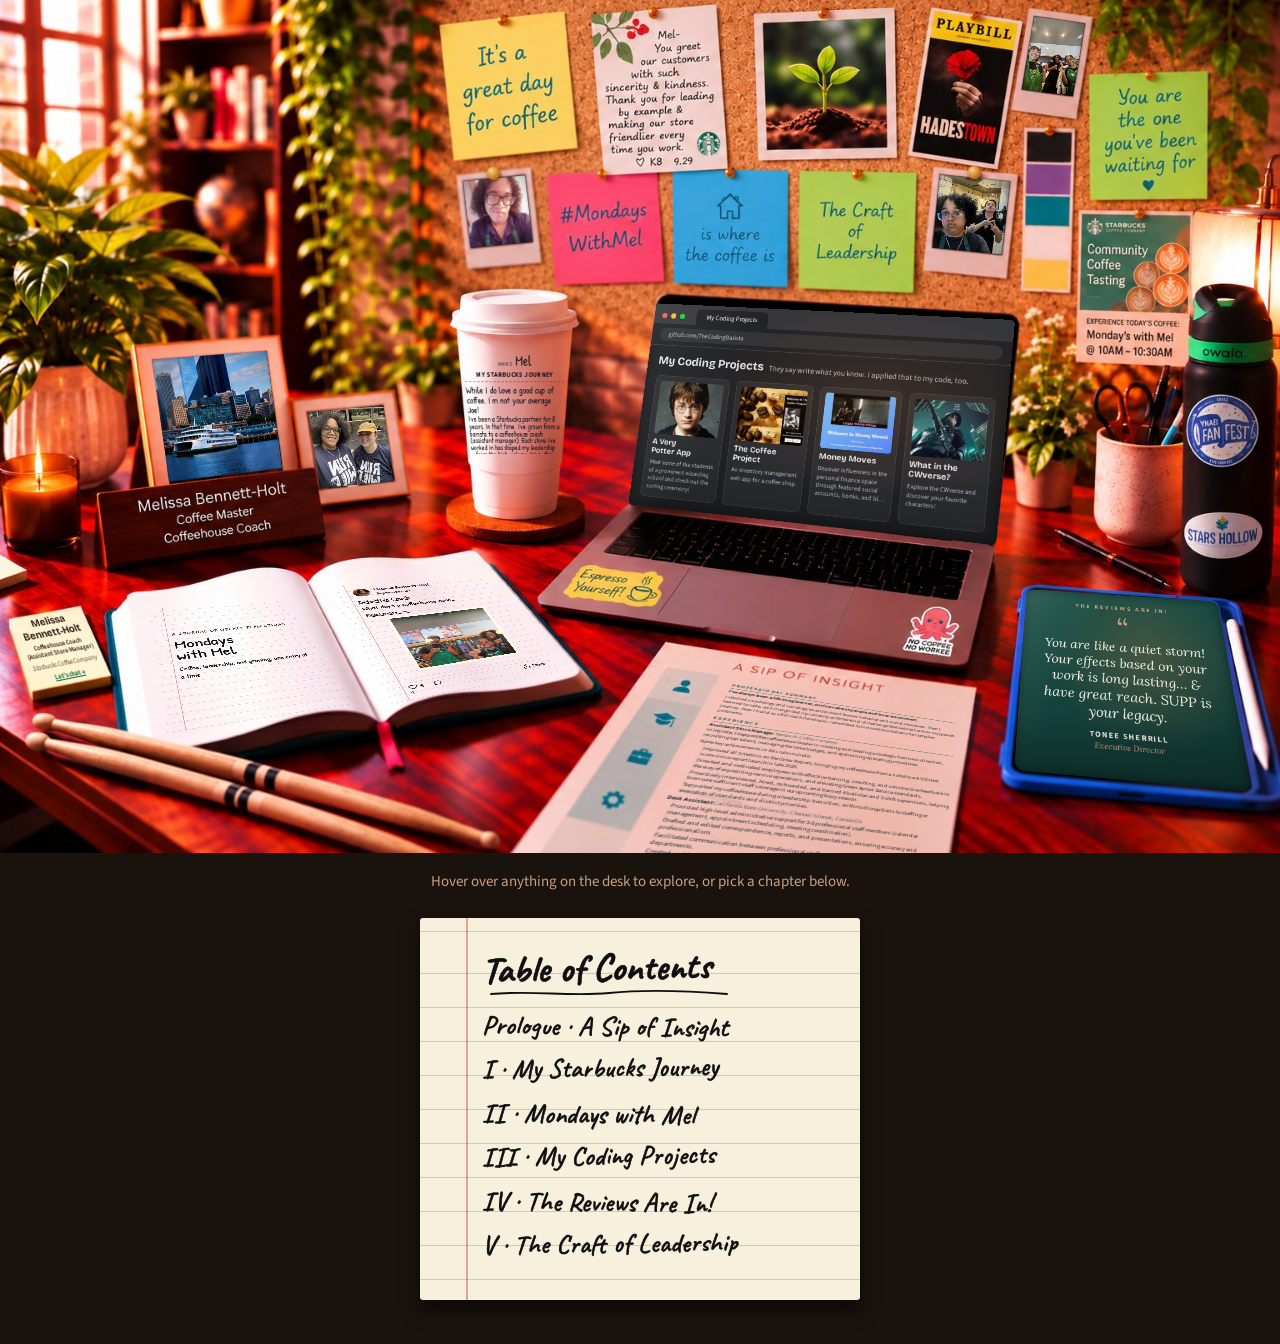
==== desk/index.html @ 9a7b0e93 "Add files via upload" ====
<!doctype html>
<html lang="en">
<head>
<meta charset="utf-8">
<meta name="viewport" content="width=device-width, initial-scale=1, viewport-fit=cover">
<title>Portfolio Desk | Not Your Average Mel</title>
<meta name="description" content="Melissa Bennett-Holt (Mel) is a Starbucks Coffee Master, coffeehouse coach, and full-stack developer. Explore her desk: resume, Mondays with Mel, coding projects and The Craft of Leadership.">
<meta name="theme-color" content="#1a1410">
<link rel="canonical" href="https://notyouravgmel.com/desk/">
<link rel="icon" href="../favicon.svg" type="image/svg+xml">
<meta property="og:type" content="website">
<meta property="og:site_name" content="Not Your Average Mel">
<meta property="og:title" content="Not Your Average Mel | Portfolio Desk">
<meta property="og:description" content="Melissa Bennett-Holt (Mel) is a Starbucks Coffee Master, coffeehouse coach, and full-stack developer. Explore her desk: resume, Mondays with Mel, coding projects and The Craft of Leadership.">
<meta property="og:url" content="https://notyouravgmel.com/desk/">
<meta property="og:image" content="https://notyouravgmel.com/assets/og-image.jpg">
<meta name="twitter:card" content="summary_large_image">
<link rel="stylesheet" href="https://fonts.googleapis.com/css2?family=Bricolage+Grotesque:wght@600;700&family=Source+Sans+3:wght@400;600;700&family=Patrick+Hand&family=Caveat:wght@500;700&family=Lora:ital,wght@0,400;0,700;1,400&display=swap">
<link rel="stylesheet" href="../css/desk.css">
</head>
<body>
<main>
<h1 class="sr-only">Melissa Bennett-Holt: Not Your Average Mel</h1>
<p class="sr-only">An illustrated desk. Select the cork board notes, laptop, journal, cup, resume page, tablet, photo frames or nameplate to open each part of the site, or use the Table of Contents below the desk.</p>
<div class="scene">
<div class="stage" aria-hidden="true">
<div class="cup-tx" style="transform:matrix3d(1.02459,0.00000,0,0.0000000,1.01039,1.86329,0,0.0016284,0,0,1,0,555.00,424.00,0,1)"><div class="ct-top"><span>Name</span><b>Mel</b></div><div class="ct-drink">My Starbucks Journey</div><p class="ct-l">While I do love a good cup of coffee, I'm not your average Joe!</p><p class="ct-b">I've been a Starbucks partner for 8 years. In that time, I've grown from a barista to a coffeehouse coach (assistant manager). Each store I've worked in has shaped my leadership - from the high-volume drive-thru where I learned operational discipline, to the community cafe where I developed a people-first approach centered on culture and connection.</p></div>
<div class="paper-tx" style="transform:matrix3d(1.23784,0.33530,0,0.0002072,-1.34394,-0.30074,0,-0.0011199,0,0,1,0,880.00,820.00,0,1)"><div class="pt-h">Professional Summary</div><p class="pt-l">I've always been a life-long learner, curious about people and how we connect.</p><p>I studied psychology and sociology to understand human behavior and social structures. Then I learned to code, and it reignited my curiosity with the kind of challenge that set me back on my growth journey. Now I build as a full stack developer, committed to innovative solutions for complex problems.</p><div class="pt-h">Experience</div><div class="jb"><b>Assistant Store Manager</b> <i>Starbucks Coffee Company</i></div><p>In my role, I support the coffeehouse leader in creating and leading a strategic business direction, recruiting top talent, managing the store budget, and optimizing operating procedures.</p><p>Some key achievements in this role include:</p><ul><li>Improved all 5 metrics on the Grow Report, bringing my coffeehouse from a 3 shot to a 4.5/5 shot score since report launch in late 2025.</li><li>Directed and motivated employees with effective training, coaching, and constructive feedback in the way of expediting service operations, and elevating Green Apron Service standards.</li><li>Proactively interviewed, hired, onboarded, and trained 4 baristas and 3 shift supervisors, helping to ensure sufficient staff coverage in our upcoming busy season.</li><li>Supported my coffeehouse during a leadership transition, with no disruptions to staffing or execution of standards and district priorities.</li></ul><div class="jb"><b>Desk Assistant</b> <i>California State University, Channel Islands, Camarillo</i></div><ul><li>Provided high-level administrative support for 3-6 professional staff members (calendar management, appointment scheduling, meeting coordination).</li><li>Drafted and edited correspondence, reports, and presentations, ensuring accuracy and professionalism.</li><li>Facilitated communication between professional staff, students, vendors, and other departments.</li><li>Created and launched the Student Union Perks Program (SUPP) to increase engagement in the Student Union.</li><li>2018 Student Assistant of the Year recipient.</li></ul><div class="pt-h">Education</div><div class="jb"><b>Software Engineering</b> <i>Flatiron School</i></div><div class="jb"><b>Bachelor of Arts (B.A.), Psychology</b> <i>California State University Channel Islands</i></div><div class="pt-h">Skills</div><p>Rails · SQL · JavaScript · React</p></div>
<div class="card-tx" style="transform:matrix3d(0.95266,0.02291,0,0.0002590,0.36369,0.16677,0,-0.0011499,0,0,1,0,15.00,746.00,0,1)"><div class="cx-n">Melissa Bennett‑Holt</div><div class="cx-t">Coffeehouse Coach<br>(Assistant Store Manager)</div><div class="cx-c">Starbucks Coffee Company</div><div class="cx-o">Let's chat →</div></div>
<div class="ipad-tx" style="transform:matrix3d(0.57764,-0.01202,0,-0.0000796,-0.79216,0.12360,0,-0.0006118,0,0,1,0,1232.00,707.00,0,1)"><div class="ip-k">The Reviews Are In!</div><div class="ip-body"><div class="ip-mark">“</div><p class="ip-q">You are like a quiet storm! Your effects based on your work is long lasting… &amp; have great reach. SUPP is your legacy.</p><div class="ip-w">Tonee Sherrill</div><div class="ip-r">Executive Director</div></div></div>
<div class="lap-tx" style="transform:matrix3d(0.58820,-0.03680,0,-0.0001960,-0.18938,0.74231,0,-0.0001009,0,0,1,0,788.00,364.00,0,1)"><div class="lt-tabs"><i class="d r"></i><i class="d y"></i><i class="d g"></i><em>My Coding Projects</em></div><div class="lt-bar"><span>github.com/TheCodingBarista</span></div><div class="lt-h"><b>My Coding Projects</b> They say write what you know. I applied that to my code, too.</div><div class="lt-g"><div class="lc"><div class="lci pj0"></div><div class="lct">A Very<br>Potter App</div><div class="lcd">Meet some of the students of a prominent wizarding school and check out the sorting ceremony!</div></div><div class="lc"><div class="lci pj1"></div><div class="lct">The Coffee Project</div><div class="lcd">An inventory management web app for a coffee shop.</div></div><div class="lc"><div class="lci pj2"></div><div class="lct">Money Moves</div><div class="lcd">Discover influencers in the personal finance space through featured social accounts, books, and blog posts.</div></div><div class="lc"><div class="lci pj3"></div><div class="lct">What in the CWverse?</div><div class="lcd">Explore the CWverse and discover your favorite characters!</div></div></div></div>
<div class="cpho cp0" style="transform:matrix3d(0.30917,-0.03000,0,0.0000000,0.03485,0.30303,0,0.0000000,0,0,1,0,555.80,217.50,0,1)"></div>
<div class="cpho cp2" style="width:200px;height:290px;transform:matrix3d(0.36426,0.04525,0,0.0000447,-0.04103,0.30527,0,0.0000073,0,0,1,0,1240.80,19.20,0,1)"></div>
<div class="cpho cp3" style="transform:matrix3d(0.31399,0.02657,0,-0.0000311,0.04545,0.35214,0,0.0000697,0,0,1,0,1127.80,209.50,0,1)"></div>
<div class="cpho cp4" style="width:240px;height:248px;transform:matrix3d(0.37076,-0.04114,0,-0.0000092,0.07435,0.39425,0,0.0000466,0,0,1,0,370.00,495.00,0,1)"></div>
<div class="cpho cp5" style="width:240px;height:251px;transform:matrix3d(0.62430,0.02398,0,0.0001619,0.08521,0.59447,0,0.0000194,0,0,1,0,182.60,431.60,0,1)"></div>
<div class="jr-ov" style="transform:matrix3d(0.39501,0.11113,0,0.0001894,-0.06281,-0.19181,0,-0.0004825,0,0,1,0,178.00,728.00,0,1)"><div class="jr-pg jr-lpage"><div class="jr-pgin jr-ttl"><div class="jr-kick">A journal of weekly reflections</div><div class="jr-big">Mondays<br>with Mel</div><div class="jr-sub">Coffee, leadership, and growing, one entry at a time.</div></div></div></div>
<div class="jr-ov" style="transform:matrix3d(0.56430,0.18161,0,0.0003114,0.00886,0.01711,0,-0.0002353,0,0,1,0,392.00,704.00,0,1)"><div class="jr-pg"><div class="jr-pgin">
<div class="jr-hdr"><div class="jr-av jri0"></div><div><div class="jr-nm">Melissa Bennett-Holt</div><div class="jr-dt">September 21</div></div></div>
<p><strong>Detective Coach</strong><br>What does a coffeehouse coac… <a href="https://www.linkedin.com/in/melbennettholt/" class="jr-more">Read more →</a></p>
<div class="jr-ph jri1" role="img" aria-label="Two team members in green aprons holding coffee samples at a Starbucks counter"></div>
<div class="jr-ftr">
<span style="display:inline-flex;align-items:center;gap:6px"><svg width="20" height="20" viewBox="0 0 24 24" fill="none" stroke="currentColor" stroke-width="2" stroke-linecap="round" stroke-linejoin="round" aria-hidden="true"><path d="M20.84 4.61a5.5 5.5 0 0 0-7.78 0L12 5.67l-1.06-1.06a5.5 5.5 0 0 0-7.78 7.78l1.06 1.06L12 21.23l7.78-7.78 1.06-1.06a5.5 5.5 0 0 0 0-7.78z"></path></svg>5</span>
<span style="display:inline-flex;align-items:center;gap:6px"><svg width="20" height="20" viewBox="0 0 24 24" fill="none" stroke="currentColor" stroke-width="2" stroke-linecap="round" stroke-linejoin="round" aria-hidden="true"><path d="M21 11.5a8.38 8.38 0 0 1-.9 3.8 8.5 8.5 0 0 1-7.6 4.7 8.38 8.38 0 0 1-3.8-.9L3 21l1.9-5.7a8.38 8.38 0 0 1-.9-3.8 8.5 8.5 0 0 1 4.7-7.6 8.38 8.38 0 0 1 3.8-.9h.5a8.48 8.48 0 0 1 8 8v.5z"></path></svg></span>
<span style="margin-left:auto;display:inline-flex;align-items:center;gap:6px"><svg width="20" height="20" viewBox="0 0 24 24" fill="none" stroke="currentColor" stroke-width="2" stroke-linecap="round" stroke-linejoin="round" aria-hidden="true"><path d="M4 12v8a2 2 0 0 0 2 2h12a2 2 0 0 0 2-2v-8"></path><polyline points="16 6 12 2 8 6"></polyline><line x1="12" y1="2" x2="12" y2="15"></line></svg>Share</span></div>
<div class="jr-pgno">1</div>
</div></div></div>
<span class="cpin" style="left:583.5px;top:200.3px"></span>
<span class="cpin" style="left:1161.2px;top:198.7px"></span>
</div>

<a class="hs" href="#craft" aria-label="The Craft of Leadership" style="left:62.37%;top:20.12%;width:9.11%;height:14.06%"><span class="tg">The Craft of Leadership</span></a>
<a class="hs" href="#journal" aria-label="Mondays with Mel" style="left:42.77%;top:20.21%;width:9.05%;height:12.99%"><span class="tg">Mondays with Mel</span></a>
<a class="hs" href="#journal" aria-label="Mondays with Mel" style="left:84.24%;top:24.90%;width:8.85%;height:17.77%"><span class="tg">Mondays with Mel</span></a>
<a class="hs" href="#reviews" aria-label="The Reviews Are In!" style="left:46.22%;top:0.78%;width:10.61%;height:19.53%"><span class="tg">The Reviews Are In!</span></a>
<a class="hs" href="#cup" aria-label="My Starbucks Journey" style="left:35.16%;top:33.98%;width:10.03%;height:27.05%"><span class="tg">My Starbucks Journey</span></a>
<a class="hs" href="#projects" aria-label="My Coding Projects" style="left:49.15%;top:35.16%;width:30.27%;height:28.81%"><span class="tg">My Coding Projects</span></a>
<a class="hs" href="#journal" aria-label="Mondays with Mel" style="left:8.46%;top:64.65%;width:38.54%;height:26.37%"><span class="tg">Mondays with Mel</span></a>
<a class="hs" href="#resume" aria-label="A Sip of Insight" style="left:40.04%;top:75.20%;width:36.26%;height:24.80%"><span class="tg">A Sip of Insight</span></a>
<a class="hs" href="#reviews" aria-label="The Reviews Are In!" style="left:78.12%;top:68.85%;width:21.88%;height:26.37%"><span class="tg">The Reviews Are In!</span></a>
<a class="hs" href="#hello" aria-label="About Mel" style="left:7.49%;top:55.18%;width:17.90%;height:11.23%"><span class="tg">About Mel</span></a>
<a class="hs" href="#card" aria-label="Business card" style="left:0.52%;top:71.00%;width:8.20%;height:10.25%"><span class="tg">My business card</span></a>
<a class="hs" href="../" aria-label="Back to home" style="left:52.60%;top:20.02%;width:8.92%;height:13.67%"><span class="tg">Back to home</span></a>
</div>
<p class="hint">Hover over anything on the desk to explore, or pick a chapter below.</p>
<nav class="toc-nav" aria-label="Table of Contents"><div class="toc-paper">
<div class="toc-title">Table of Contents</div>
<svg width="250" height="10" viewBox="0 0 240 10" style="display:block;margin:0 0 8px 2px" aria-hidden="true"><path d="M2 6 C45 2 80 9 120 5 S200 3 238 6" fill="none" stroke="#0F0F12" stroke-width="1.9" stroke-linecap="round"/></svg>
<a href="#resume"><span class="t">Prologue · A Sip of Insight</span></a>
<a href="#cup"><span class="t">I · My Starbucks Journey</span></a>
<a href="#journal"><span class="t">II · Mondays with Mel</span></a>
<a href="#projects"><span class="t">III · My Coding Projects</span></a>
<a href="#reviews"><span class="t">IV · The Reviews Are In!</span></a>
<a href="#craft"><span class="t">V · The Craft of Leadership</span></a>
</div></nav>
</main>
<div class="modal" id="resume" role="dialog" aria-label="Resume"><a class="bg" href="#!" aria-label="Close"></a><a class="x" href="#!" aria-label="Close">×</a><div class="box">
<div class="sheet resume">
<h2 style="margin:0 0 8px;font-size:36px">A Sip of Insight</h2>
<div style="width:56px;height:3px;background:#8A5A2B;margin-bottom:8px"></div>
<p class="rs-h">Professional Summary</p>
<p style="margin:0 0 10px;font-weight:600;color:#8A5A2B">I've always been a life-long learner, curious about people and how we connect.</p>
<p style="margin:0;color:#D5E2DD">I studied psychology and sociology to understand human behavior and social structures. Then I learned to code, and it reignited my curiosity with the kind of challenge that set me back on my growth journey. Now I build as a full stack developer, committed to innovative solutions for complex problems.</p>
<p class="rs-h">Experience</p>
<div class="job"><div class="jt"><b>Coffeehouse Coach</b><span>Starbucks Coffee Company</span></div>
<p style="margin:6px 0 0;font-size:14px;line-height:1.5">In my role, I support the coffeehouse leader in creating and leading a strategic business direction, recruiting top talent, managing the store budget, and optimizing operating procedures.</p>
<p style="margin:8px 0 0;font-size:14px;font-weight:600">Some key achievements in this role include:</p>
<ul>
<li>Improved all 5 metrics on the Grow Report, bringing my coffeehouse from a 3 shot to a 4.0/5 shot score since report launch in late 2025.</li>
<li>Directed and motivated employees with effective training, coaching, and constructive feedback in the way of expediting service operations, and elevating Green Apron Service standards.</li>
<li>Proactively interviewed, hired, onboarded, and trained 7 baristas and 4 shift supervisors, helping to ensure sufficient staff coverage in our upcoming busy season.</li>
<li>Supported my coffeehouse during a leadership transition, with no disruptions to staffing or execution of standards and district priorities.</li>
</ul></div>
<div class="job"><div class="jt"><b>Desk Assistant</b><span>California State University, Channel Islands, Camarillo</span></div>
<ul>
<li>Provided high-level administrative support for 3-6 professional staff members (calendar management, appointment scheduling, meeting coordination).</li>
<li>Drafted and edited correspondence, reports, and presentations, ensuring accuracy and professionalism.</li>
<li>Facilitated communication between professional staff, students, vendors, and other departments.</li>
<li>Created and launched the Student Union Perks Program (SUPP) to increase engagement in the Student Union.</li>
<li>Student Assistant of the Year recipient.</li>
</ul></div>
<p class="rs-h">Education</p>
<div class="job"><div class="jt"><b>Software Engineering</b><span>Flatiron School</span></div></div>
<div class="job"><div class="jt"><b>Bachelor of Arts (B.A.), Psychology</b><span>California State University Channel Islands</span></div></div>
<p class="rs-h">Skills</p>
<div style="display:flex;gap:10px;flex-wrap:wrap">
<span style="padding:6px 14px;border:1px solid #5E8A80;border-radius:999px;font-size:16px">Rails</span>
<span style="padding:6px 14px;border:1px solid #5E8A80;border-radius:999px;font-size:16px">SQL</span>
<span style="padding:6px 14px;border:1px solid #5E8A80;border-radius:999px;font-size:16px">JavaScript</span>
<span style="padding:6px 14px;border:1px solid #5E8A80;border-radius:999px;font-size:16px">React</span>
</div>
</div>
</div></div>
<div class="modal" id="cup" role="dialog" aria-label="My Starbucks Journey"><a class="bg" href="#!" aria-label="Close"></a><a class="x" href="#!" aria-label="Close">×</a><div class="box">
<div class="cup-wrap">
<div class="cup">
<div class="lid"><span class="sip"></span></div>
<div class="cbody">
<div class="sleeve"></div>
<div class="lbl-s">
<div class="lbl-top"><span class="lbl-k">Name</span><span class="lbl-n">Mel</span><span class="lbl-cnt">1 of 1</span></div>
<div class="lbl-drink">My Starbucks Journey</div>
<div class="lbl-rule"></div>
<p class="lbl-lead">While I do love a good cup of coffee, I'm not your average Joe!</p>
<p>I've been a Starbucks partner for 8 years. In that time, I've grown from a barista to a coffeehouse coach (assistant manager). Each store I've worked in has shaped my leadership - from the high-volume drive-thru where I learned operational discipline, to the community cafe where I developed a people-first approach centered on culture and connection.</p>
<p>I became a certified Coffee Master in July of this year. In advance of this achievement, I connected with customers and partners alike over coffee. My weekly coffee tastings were affectionately dubbed &quot;Mondays With Mel.&quot; This name stuck with me and has become a part of my reflections on coffee, leadership, and personal growth. Follow along on Linkedin as I continue driving performance and culture at Starbucks!</p>
</div>
</div>
</div>
</div>
</div></div>
<div class="modal" id="card" role="dialog" aria-label="Business card"><a class="bg" href="#!" aria-label="Close"></a><a class="x" href="#!" aria-label="Close">×</a><div class="box" style="width:min(340px,100%)">
<div class="bcard"><img src="../assets/desk/card-header.jpg" alt="Melissa Bennett-Holt smiling in sunglasses, with the Starbucks logo"><div class="b"><h2>Melissa Bennett‑Holt</h2><p class="t">Coffeehouse Coach<br>(Assistant Store Manager)</p><p class="c">Starbucks Coffee Company</p><p class="tag">Let's write the next chapter together.</p><button class="chat-btn" type="button" id="chatBtn" aria-expanded="false" aria-controls="chatForm">Let's chat</button>
<form id="chatForm" hidden novalidate>
<label>Name<input name="name" type="text" autocomplete="name" required></label>
<label>Email<input name="email" type="email" autocomplete="email" required></label>
<label>Message<textarea name="message" rows="4" required></textarea></label>
<button type="submit" class="send">Send message</button>
<p id="chatMsg" role="status" aria-live="polite"></p>
</form></div></div>
</div></div>
<div class="modal" id="reviews" role="dialog" aria-label="The Reviews Are In!"><a class="bg" href="#!" aria-label="Close"></a><a class="x" href="#!" aria-label="Close">×</a><div class="box" style="width:min(1040px,100%)">
<div class="bc">
<div class="bc-in">
<div class="bc-cols">
<div class="bc-left">
<p class="bc-kick">The Reviews Are In!</p>
<figure class="bq-main"><span class="mark" aria-hidden="true">“</span><blockquote>You are like a quiet storm! Your effects based on your work is long lasting… &amp; have great reach. SUPP is your legacy.</blockquote><figcaption><span class="who">Tonee Sherrill</span><span class="role">Executive Director</span></figcaption></figure>
<div class="bc-rule"></div>
<div class="bc-grid">
<figure class="bq"><blockquote>“Thank you for all the work and innovation you have contributed to the SU and team during your time here. I appreciate your perseverance and dedication.”</blockquote><figcaption><span class="who">Diana Ballesteros</span><span class="role">Associate Director</span></figcaption></figure>
<figure class="bq"><blockquote>“You truly are a great example of what our mission and values represent. Your presence and consistency is not only appreciated by partners, but by customers as well!”</blockquote><figcaption><span class="who">Ashlie Madison</span><span class="role">District Manager</span></figcaption></figure>
<figure class="bq"><blockquote>“Your presence, so calm, cool &amp; collected, is so amazing. … I'm so lucky to have had you on my team.”</blockquote><figcaption><span class="who">Sam Fuller</span><span class="role">Assistant Store Manager</span></figcaption></figure>
<figure class="bq"><blockquote>“You starting a program and growing is something that is so amazing! … Thank you so much for all you have brought to the team!”</blockquote><figcaption><span class="who">Stephanie Munides</span><span class="role">Student Supervisor</span></figcaption></figure>
<figure class="bq"><blockquote>“Your ability to create the SUPP program from nothing really shows how gifted and hard working you are.”</blockquote><figcaption><span class="who">Shawna Brown</span><span class="role">Student Supervisor</span></figcaption></figure>
</div>
</div>
<aside class="bc-author">
<img src="../assets/desk/author.jpg" alt="Melissa Bennett-Holt in a California State University Channel Islands hoodie">
<p class="au-kick">About the author</p>
<p class="au-name">Melissa Bennett-Holt</p>
<p class="au-bio">Mel is a Starbucks Coffee Master, coffeehouse coach, and full stack developer. A storyteller at heart, she went from barista to coach over seven years with the company. She hosts Mondays with Mel, a weekly series of coffee tastings and reflections on leadership and growth.</p>
<a class="au-link" href="https://www.linkedin.com/in/melbennettholt/">Follow Mel on LinkedIn →</a>
</aside>
</div>
<div class="bc-foot"><div class="bc-tag">Mondays with Mel<br><span>A story, still brewing.</span></div><div class="barcode" aria-hidden="true"><div class="bars"></div><div class="num">9 780000 000000</div></div></div>
</div>
</div>
</div></div>
<div class="modal pj-modal" id="projects" role="dialog" aria-label="My Coding Projects"><a class="bg" href="#!" aria-label="Close"></a><a class="x" href="#!" aria-label="Close">×</a><div class="box">
<div class="pjlid"><div class="pjscreen"><div class="pjbar"><i class="d r"></i><i class="d y"></i><i class="d g"></i><span>github.com/TheCodingBarista</span></div><div class="pjh"><b>My Coding Projects</b>They say write what you know. I applied that to my code, too.</div><div class="pjgrid"><a class="pjc" href="https://github.com/TheCodingBarista/potter-project" target="_blank" rel="noopener" aria-label="View A Very Potter App on GitHub"><div class="pi pj0"></div><span class="t">A Very Potter App</span><span class="d">Meet some of the students of a prominent wizarding school and check out the sorting ceremony!</span><span class="l">View on GitHub →</span></a><a class="pjc" href="https://github.com/TheCodingBarista/the-coffee-project" target="_blank" rel="noopener" aria-label="View The Coffee Project on GitHub"><div class="pi pj1"></div><span class="t">The Coffee Project</span><span class="d">An inventory management web app for a coffee shop.</span><span class="l">View on GitHub →</span></a><a class="pjc" href="https://github.com/TheCodingBarista/money-moves" target="_blank" rel="noopener" aria-label="View Money Moves on GitHub"><div class="pi pj2"></div><span class="t">Money Moves</span><span class="d">Discover influencers in the personal finance space through featured social accounts, books, and blog posts.</span><span class="l">View on GitHub →</span></a><a class="pjc" href="https://github.com/TheCodingBarista/what-in-the-cwverse" target="_blank" rel="noopener" aria-label="View What in the CWverse on GitHub"><div class="pi pj3"></div><span class="t">What in the CWverse?</span><span class="d">Explore the CWverse and discover your favorite characters!</span><span class="l">View on GitHub →</span></a></div></div></div><div class="pjbase"></div>
</div></div>
<div class="modal" id="hello" role="dialog" aria-label="About Mel"><a class="bg" href="#!" aria-label="Close"></a><a class="x" href="#!" aria-label="Close">×</a><div class="box" style="width:min(560px,100%)">
<div class="sheet"><h2 style="margin:0 0 8px;font-size:40px">Hey, I'm Mel!</h2><div style="width:56px;height:3px;background:#8A5A2B;margin-bottom:12px"></div><p style="margin:0 0 16px;font-style:italic;font-size:19px">equal parts coffee, whimsy, and vibes.</p><p class="rs-h">About</p><p style="margin:0 0 12px;font-weight:600;font-size:17px">Coffee Master. Lifelong learner. Lover of stories in all forms - from latte art to novel plots.</p><p style="margin:0;font-size:17px">You can call me Mel! Mexican food, Disney movies &amp; my fur babies are just a few of my favorite things.</p></div>
</div></div>
<div class="modal jr-modal" id="journal" role="dialog" aria-label="Mondays with Mel journal"><a class="bg" href="#!" aria-label="Close"></a><a class="x" href="#!" aria-label="Close">×</a><div class="box">
<div class="jr-book">
<div class="jr-cover"></div>
<div class="jr-half" style="left:0"><div class="jr-pg jr-lpage"><div class="jr-pgin jr-ttl"><div class="jr-kick">A journal of weekly reflections</div><div class="jr-big">Mondays<br>with Mel</div><div class="jr-sub">Coffee, leadership, and growing, one entry at a time.</div></div></div></div>
<div class="jr-half" style="right:0"><div class="jr-pg"><div class="jr-pgin jr-ttl"><div class="jr-big">To be continued…</div><div class="jr-sub">New entries every Monday.</div><a href="https://www.linkedin.com/in/melbennettholt/" class="jr-more">Follow along on LinkedIn →</a></div></div></div>
<div class="jr-leaf" data-leaf style="transform:rotateY(0deg);z-index:3">
<div class="jr-pg"><div class="jr-pgin">
<div class="jr-hdr"><div class="jr-av jri0"></div><div><div class="jr-nm">Melissa Bennett-Holt</div><div class="jr-dt">September 21</div></div></div>
<p><strong>Detective Coach</strong><br>What does a coffeehouse coac… <a href="https://www.linkedin.com/in/melbennettholt/" class="jr-more">Read more →</a></p>
<div class="jr-ph jri1" role="img" aria-label="Two team members in green aprons holding coffee samples at a Starbucks counter"></div>
<div class="jr-ftr">
<span style="display:inline-flex;align-items:center;gap:6px"><svg width="20" height="20" viewBox="0 0 24 24" fill="none" stroke="currentColor" stroke-width="2" stroke-linecap="round" stroke-linejoin="round" aria-hidden="true"><path d="M20.84 4.61a5.5 5.5 0 0 0-7.78 0L12 5.67l-1.06-1.06a5.5 5.5 0 0 0-7.78 7.78l1.06 1.06L12 21.23l7.78-7.78 1.06-1.06a5.5 5.5 0 0 0 0-7.78z"></path></svg>5</span>
<span style="display:inline-flex;align-items:center;gap:6px"><svg width="20" height="20" viewBox="0 0 24 24" fill="none" stroke="currentColor" stroke-width="2" stroke-linecap="round" stroke-linejoin="round" aria-hidden="true"><path d="M21 11.5a8.38 8.38 0 0 1-.9 3.8 8.5 8.5 0 0 1-7.6 4.7 8.38 8.38 0 0 1-3.8-.9L3 21l1.9-5.7a8.38 8.38 0 0 1-.9-3.8 8.5 8.5 0 0 1 4.7-7.6 8.38 8.38 0 0 1 3.8-.9h.5a8.48 8.48 0 0 1 8 8v.5z"></path></svg></span>
<span style="margin-left:auto;display:inline-flex;align-items:center;gap:6px"><svg width="20" height="20" viewBox="0 0 24 24" fill="none" stroke="currentColor" stroke-width="2" stroke-linecap="round" stroke-linejoin="round" aria-hidden="true"><path d="M4 12v8a2 2 0 0 0 2 2h12a2 2 0 0 0 2-2v-8"></path><polyline points="16 6 12 2 8 6"></polyline><line x1="12" y1="2" x2="12" y2="15"></line></svg>Share</span></div>
<div class="jr-pgno">1</div>
</div></div>
<div class="jr-pg jr-back"><div class="jr-pgin">
<div class="jr-hdr"><div class="jr-av jri0"></div><div><div class="jr-nm">Melissa Bennett-Holt</div><div class="jr-dt">September 14</div></div></div>
<p>“Life is too short not to live it up a little.” - Peanuts creator, Charles M. Schulz… <a href="https://www.linkedin.com/in/melbennettholt/" class="jr-more">Read more →</a></p>
<div class="jr-ph jri2" role="img" aria-label="Peanuts and Starbucks tote bag displayed with Snoopy plush items"></div>
<div class="jr-ftr">
<span style="display:inline-flex;align-items:center;gap:6px"><svg width="20" height="20" viewBox="0 0 24 24" fill="none" stroke="currentColor" stroke-width="2" stroke-linecap="round" stroke-linejoin="round" aria-hidden="true"><path d="M20.84 4.61a5.5 5.5 0 0 0-7.78 0L12 5.67l-1.06-1.06a5.5 5.5 0 0 0-7.78 7.78l1.06 1.06L12 21.23l7.78-7.78 1.06-1.06a5.5 5.5 0 0 0 0-7.78z"></path></svg>8</span>
<span style="display:inline-flex;align-items:center;gap:6px"><svg width="20" height="20" viewBox="0 0 24 24" fill="none" stroke="currentColor" stroke-width="2" stroke-linecap="round" stroke-linejoin="round" aria-hidden="true"><path d="M21 11.5a8.38 8.38 0 0 1-.9 3.8 8.5 8.5 0 0 1-7.6 4.7 8.38 8.38 0 0 1-3.8-.9L3 21l1.9-5.7a8.38 8.38 0 0 1-.9-3.8 8.5 8.5 0 0 1 4.7-7.6 8.38 8.38 0 0 1 3.8-.9h.5a8.48 8.48 0 0 1 8 8v.5z"></path></svg>2</span>
<span style="margin-left:auto;display:inline-flex;align-items:center;gap:6px"><svg width="20" height="20" viewBox="0 0 24 24" fill="none" stroke="currentColor" stroke-width="2" stroke-linecap="round" stroke-linejoin="round" aria-hidden="true"><path d="M4 12v8a2 2 0 0 0 2 2h12a2 2 0 0 0 2-2v-8"></path><polyline points="16 6 12 2 8 6"></polyline><line x1="12" y1="2" x2="12" y2="15"></line></svg>Share</span></div>
<div class="jr-pgno">2</div>
</div></div>
</div>
<div class="jr-leaf" data-leaf style="transform:rotateY(0deg);z-index:2">
<div class="jr-pg"><div class="jr-pgin">
<div class="jr-hdr"><div class="jr-av jri0"></div><div><div class="jr-nm">Melissa Bennett-Holt</div><div class="jr-dt">September 7</div></div></div>
<p>Labor Day weekend has always felt like it was just for me. … <a href="https://www.linkedin.com/in/melbennettholt/" class="jr-more">Read more →</a></p>
<div class="jr-ph jri4" role="img" aria-label="Cartoon still of Road Runner and Wile E. Coyote"></div>
<div class="jr-ftr">
<span style="display:inline-flex;align-items:center;gap:6px"><svg width="20" height="20" viewBox="0 0 24 24" fill="none" stroke="currentColor" stroke-width="2" stroke-linecap="round" stroke-linejoin="round" aria-hidden="true"><path d="M20.84 4.61a5.5 5.5 0 0 0-7.78 0L12 5.67l-1.06-1.06a5.5 5.5 0 0 0-7.78 7.78l1.06 1.06L12 21.23l7.78-7.78 1.06-1.06a5.5 5.5 0 0 0 0-7.78z"></path></svg>2</span>
<span style="display:inline-flex;align-items:center;gap:6px"><svg width="20" height="20" viewBox="0 0 24 24" fill="none" stroke="currentColor" stroke-width="2" stroke-linecap="round" stroke-linejoin="round" aria-hidden="true"><path d="M21 11.5a8.38 8.38 0 0 1-.9 3.8 8.5 8.5 0 0 1-7.6 4.7 8.38 8.38 0 0 1-3.8-.9L3 21l1.9-5.7a8.38 8.38 0 0 1-.9-3.8 8.5 8.5 0 0 1 4.7-7.6 8.38 8.38 0 0 1 3.8-.9h.5a8.48 8.48 0 0 1 8 8v.5z"></path></svg>2</span>
<span style="margin-left:auto;display:inline-flex;align-items:center;gap:6px"><svg width="20" height="20" viewBox="0 0 24 24" fill="none" stroke="currentColor" stroke-width="2" stroke-linecap="round" stroke-linejoin="round" aria-hidden="true"><path d="M4 12v8a2 2 0 0 0 2 2h12a2 2 0 0 0 2-2v-8"></path><polyline points="16 6 12 2 8 6"></polyline><line x1="12" y1="2" x2="12" y2="15"></line></svg>Share</span></div>
<div class="jr-pgno">3</div>
</div></div>
<div class="jr-pg jr-back"><div class="jr-pgin">
<div class="jr-hdr"><div class="jr-av jri0"></div><div><div class="jr-nm">Melissa Bennett-Holt</div><div class="jr-dt">September 1</div></div></div>
<p>3rd place sounds like a consolation prize. But to me, it sounds cozy… <a href="https://www.linkedin.com/in/melbennettholt/" class="jr-more">Read more →</a></p>
<div class="jr-ph jri3" role="img" aria-label="Starbucks mission statement graphic with coffee and graduation photos"></div>
<div class="jr-ftr">
<span style="display:inline-flex;align-items:center;gap:6px"><svg width="20" height="20" viewBox="0 0 24 24" fill="none" stroke="currentColor" stroke-width="2" stroke-linecap="round" stroke-linejoin="round" aria-hidden="true"><path d="M20.84 4.61a5.5 5.5 0 0 0-7.78 0L12 5.67l-1.06-1.06a5.5 5.5 0 0 0-7.78 7.78l1.06 1.06L12 21.23l7.78-7.78 1.06-1.06a5.5 5.5 0 0 0 0-7.78z"></path></svg>3</span>
<span style="display:inline-flex;align-items:center;gap:6px"><svg width="20" height="20" viewBox="0 0 24 24" fill="none" stroke="currentColor" stroke-width="2" stroke-linecap="round" stroke-linejoin="round" aria-hidden="true"><path d="M21 11.5a8.38 8.38 0 0 1-.9 3.8 8.5 8.5 0 0 1-7.6 4.7 8.38 8.38 0 0 1-3.8-.9L3 21l1.9-5.7a8.38 8.38 0 0 1-.9-3.8 8.5 8.5 0 0 1 4.7-7.6 8.38 8.38 0 0 1 3.8-.9h.5a8.48 8.48 0 0 1 8 8v.5z"></path></svg></span>
<span style="margin-left:auto;display:inline-flex;align-items:center;gap:6px"><svg width="20" height="20" viewBox="0 0 24 24" fill="none" stroke="currentColor" stroke-width="2" stroke-linecap="round" stroke-linejoin="round" aria-hidden="true"><path d="M4 12v8a2 2 0 0 0 2 2h12a2 2 0 0 0 2-2v-8"></path><polyline points="16 6 12 2 8 6"></polyline><line x1="12" y1="2" x2="12" y2="15"></line></svg>Share</span></div>
<div class="jr-pgno">4</div>
</div></div>
</div>
</div>
<div class="jr-ctrl"><button class="jr-nb" type="button" id="jrPrev">← Previous</button><span class="jr-lbl" id="jrLbl">Entry 1</span><button class="jr-nb" type="button" id="jrNext">Next →</button></div>
</div></div>
<div class="modal rd-modal" id="craft" role="dialog" aria-label="The Craft of Leadership"><a class="bg" href="#!" aria-label="Close"></a><a class="x" href="#!" aria-label="Close">×</a><div class="box">
<div class="rd-sheet"><h2 class="rd-h">The Craft of Leadership</h2><p class="rd-sub">Reflections from the Starbucks Global Academy series.</p>
<a class="rd-card" href="#craft-balancing"><div class="rd-th rdface" role="img" aria-label="Tressie Lieberman, speaker for Balancing Curiosity &amp; Focus"></div><div class="rd-ci"><span class="rd-date">October 6, 2026 · 2 min read</span><span class="rd-t">Balancing Curiosity &amp; Focus</span><span class="rd-ex">I don’t believe in New Year’s resolutions. That’s not to say that I don’t see the value in resolving to grow as a person, but why wait until January 1st?</span><span class="rd-more">Read the article →</span></div></a>
</div></div></div>
<div class="modal rd-modal" id="craft-balancing" role="dialog" aria-label="Balancing Curiosity and Focus"><a class="bg" href="#!" aria-label="Close"></a><a class="x" href="#!" aria-label="Close">×</a><div class="box">
<article class="rd-sheet rd-art"><a class="rd-back" href="#craft">← All articles</a>
<div class="rd-face rdface" role="img" aria-label="Tressie Lieberman, speaker for Balancing Curiosity &amp; Focus"></div>
<p class="rd-meta">The Craft of Leadership · October 6, 2026 · 2 min read</p>
<h1 class="rd-title">Balancing Curiosity &amp; Focus</h1>
<div class="rd-body">
<p>I don’t believe in New Year’s resolutions.</p>
<p>That’s not to say that I don’t see the value in resolving to grow as a person, but why wait until January 1st?</p>
<p>It’s the first week of Q4 (and FY27 at Starbucks), and for me, that means it’s the 4th time this year that I’ve set new goals for myself.</p>
<p>I’ve always prided myself on being a lifelong learner. So this quarter, I’m going to be taking in the wisdom of the Starbucks leadership team through Starbucks Global Academy and a series called “The Craft of Leadership.”</p>
<p>The first session features global chief brand officer, <a href="https://www.linkedin.com/in/tressielieberman/" target="_blank" rel="noopener">Tressie Lieberman</a>.</p>
<p>While reflecting on this session, I got the benefit of hearing from Tressie for a 2nd time last week, as she was also featured on the <a href="https://www.linkedin.com/company/bboe/" target="_blank" rel="noopener">Best Brands on Earth</a> podcast.</p>
<p>Across the two conversations, a core idea became clear: through the lens of curiosity, not only can you learn more about your customer, but you can fuel creativity and urgency on your team.</p>
<p>One concept that I found particularly interesting was Tressie’s breakdown of Attention Brands vs. Intention Brands.</p>
<p><a href="https://www.linkedin.com/company/starbucks/" target="_blank" rel="noopener">Starbucks</a> is an Intention Brand. We believe in perfecting every detail of the customer experience and always have. The little things ARE the big things at Starbucks.</p>
<p>At the beginning and end of the day, we are the world’s local coffeehouse. We share your rituals with you, and continue striving to uplift your everyday.</p>
<p>But there’s something to be said for being curious about where the customer is right now.</p>
<p>2026 as the new 2016 was the perfect example of this.</p>
<p>Starbucks was there in 2016 - creating culture with the limited-time Unicorn Frappuccino. And this summer, we were able to relive that memory with our customers by bringing it into the here and now. Only a brand as special as Starbucks can do that.</p>
<blockquote class="rd-q">“Starbucks has always led the culture, but we were not leveraging culture. The opportunity was to embed the mindset of being culture builders and culture activators across the entire company.”</blockquote>
<p>I’ll be doing my part by empowering my team to stay customer-centered and continuing to share with you all the amazing things we have coming up.</p>
<p>See you soon for Halloween and the new Black Cat Frappuccino!</p>
<p><a href="https://lnkd.in/gTT4XZJ7" target="_blank" rel="noopener">lnkd.in/gTT4XZJ7</a></p>
</div>
<figure class="rd-fig"><div class="rd-img2" role="img" aria-label="Starbucks Halloween lineup: a black cat tumbler, a Bearista plush in a black cat costume, the Black Cat Frappuccino, a black cauldron mug and a white pumpkin mug"></div></figure>
<div class="rd-tags"><a href="https://www.linkedin.com/search/results/all/?keywords=%23mondayswithmel&amp;origin=HASH_TAG_FROM_FEED" target="_blank" rel="noopener">#MondaysWithMel</a><a href="https://www.linkedin.com/search/results/all/?keywords=%23coachmel&amp;origin=HASH_TAG_FROM_FEED" target="_blank" rel="noopener">#CoachMel</a><a href="https://www.linkedin.com/search/results/all/?keywords=%23thecraftofleadership&amp;origin=HASH_TAG_FROM_FEED" target="_blank" rel="noopener">#TheCraftofLeadership</a></div>
<a class="rd-li" href="https://www.linkedin.com/search/results/all/?keywords=%23thecraftofleadership&amp;origin=HASH_TAG_FROM_FEED" target="_blank" rel="noopener">More on #TheCraftofLeadership on LinkedIn →</a>
</article></div></div>
<script src="../js/desk.js" defer></script>
</body>
</html>
---- css/desk.css ----
:root{--bg:#1A120D;--ink:#F4EFE4;--accent:#C8A07E;--pill:rgba(20,40,32,.94);box-sizing:border-box;padding-top:env(safe-area-inset-top,0px);padding-bottom:env(safe-area-inset-bottom,0px)}
@media (prefers-color-scheme: dark){:root:not([data-theme="light"]){--bg:#1A120D}}
:root[data-theme="dark"]{--bg:#1A120D}
html{scroll-padding-top:env(safe-area-inset-top,0px)}
*{box-sizing:border-box}
body{margin:0;background:var(--bg);color:var(--ink);font-family:'Source Sans 3',system-ui,sans-serif}
.scene{position:relative;width:100%;max-width:1600px;margin:0 auto;aspect-ratio:1536/1024;background:url(../assets/desk/scene-af2af6a4.jpg) center/100% 100% no-repeat;overflow:hidden}
.hs{position:absolute;display:block;border-radius:8px;outline:none;transition:box-shadow .2s,background .2s}
.hs:hover,.hs:focus-visible{background:rgba(255,236,190,.14);box-shadow:0 0 0 2px rgba(255,236,190,.9),0 0 26px rgba(255,214,140,.55)}
.tg{position:absolute;left:50%;top:-8px;transform:translate(-50%,-100%);background:var(--pill);color:var(--ink);font:600 clamp(11px,1.1vw,15px) 'Bricolage Grotesque',sans-serif;letter-spacing:.1em;text-transform:uppercase;padding:7px 12px;border-radius:999px;white-space:nowrap;opacity:0;pointer-events:none;transition:opacity .2s}
.hs:hover .tg,.hs:focus-visible .tg{opacity:1}
.toc-nav{display:flex;justify-content:center;padding:26px 16px 44px}
.toc-paper{width:min(440px,100%);box-sizing:border-box;padding:30px 30px 30px 62px;background:linear-gradient(90deg,transparent 46px,rgba(190,70,70,.45) 46px 48px,transparent 48px),repeating-linear-gradient(transparent 0 33px,rgba(70,110,150,.28) 33px 34px),#F7F0DC;background-position:0 0,0 22px,0 0;border-radius:3px;box-shadow:0 10px 18px rgba(0,0,0,.5);font-family:'Caveat',cursive;color:#0F0F12;-webkit-text-stroke:.45px #0F0F12;text-shadow:0 0 .8px rgba(0,0,0,.55);text-align:left}
.toc-title{font-size:38px;font-weight:700;line-height:1;transform:rotate(-1.2deg);margin-bottom:2px}
.toc-paper a{display:flex;align-items:baseline;min-height:44px;padding:4px 0;font-size:27px;font-weight:500;line-height:1.15;color:#0F0F12;text-decoration:none;transform-origin:0 50%}
.toc-paper a:nth-of-type(even){transform:rotate(-.7deg)}
.toc-paper a:nth-of-type(odd){transform:rotate(.5deg)}
.toc-paper a:hover .t{text-decoration:underline}
.hint{text-align:center;color:var(--accent);margin:18px 16px 0;font-size:15px}
.stage{position:absolute;left:0;top:0;width:1536px;height:1024px;transform-origin:0 0;pointer-events:none}
.stage{clip-path:inset(0)}
.paper-tx{position:absolute;left:0;top:0;width:268px;height:242px;transform-origin:0 0;color:#26373A;mix-blend-mode:multiply;overflow:hidden;font:400 6.4px/1.24 'Source Sans 3',sans-serif}
.paper-tx p{margin:0 0 2px}
.pt-h{margin:4px 0 2px;padding-bottom:1px;border-bottom:.6px solid rgba(60,106,102,.55);font-weight:700;font-size:6.6px;letter-spacing:.16em;text-transform:uppercase;color:#3C6A66}
.pt-h:first-child{margin-top:0}
.pt-l{font-weight:700}
.jb{margin-top:2px}.jb i{color:#4A5E60}
.paper-tx ul{margin:1px 0 2px;padding-left:7px}
.paper-tx li{margin:0 0 1px}
.cup-tx{position:absolute;left:0;top:0;width:122px;height:124px;transform-origin:0 0;overflow:hidden;mix-blend-mode:multiply;color:#14141A}
.ct-top{display:flex;justify-content:center;align-items:baseline;gap:4px;font:700 6px 'Source Sans 3',sans-serif;letter-spacing:.12em;text-transform:uppercase;color:#5A5A5A}
.ct-top b{font:400 15px/1 'Patrick Hand',cursive;color:#14141A;text-transform:none;letter-spacing:0}
.ct-drink{text-align:center;margin:2px 0 3px;padding-bottom:2px;border-bottom:1px dashed rgba(60,60,60,.5);font:700 7.5px 'Source Sans 3',sans-serif;letter-spacing:.05em;text-transform:uppercase}
.ct-l{margin:0 0 2px;font:400 10.5px/1.15 'Patrick Hand',cursive;color:#14141A}
.ct-b{margin:0;font:400 8.5px/1.15 'Patrick Hand',cursive;color:#14141A;display:-webkit-box;-webkit-line-clamp:6;-webkit-box-orient:vertical;overflow:hidden}
.modal{position:fixed;inset:0;display:none;align-items:flex-start;justify-content:center;background:rgba(10,6,4,.82);padding:32px 16px 48px;overflow:auto;z-index:50}
.modal:target{display:flex}
.modal>.bg{position:absolute;inset:0}
.modal .box{position:relative;width:min(760px,100%);margin:auto;z-index:1}
.modal .x{position:fixed;top:calc(14px + env(safe-area-inset-top,0px));right:18px;z-index:2;width:44px;height:44px;border-radius:50%;background:#F4EFE4;color:#2A1C14;font:700 26px/44px 'Source Sans 3',sans-serif;text-align:center;text-decoration:none}
.sheet{background:#F7F0DC;padding:28px 32px 26px!important;border-radius:3px;box-shadow:0 10px 16px rgba(0,0,0,.5);color:#2A1C14;font-family:'Source Sans 3',sans-serif}
.sheet *{color:#2A1C14!important}
.sheet span{border-color:#8A6A4A!important}
.sheet p{font-size:15px;line-height:1.5}
.sheet h2{font-family:'Bricolage Grotesque',sans-serif}
.sheet .rs-h{margin:18px 0 8px!important;padding-bottom:4px;border-bottom:1px solid #8A6A4A;letter-spacing:.16em;text-transform:uppercase;font-size:12px!important;font-weight:700;color:#8A5A2B!important}
.sheet .job{margin-bottom:12px}
.sheet .jt{display:flex;justify-content:space-between;align-items:baseline;gap:8px;flex-wrap:wrap}
.sheet .jt b{font-size:16px}
.sheet .job ul{margin:6px 0 0;padding-left:20px;font-size:14px;line-height:1.5}
.cup-wrap{display:flex;justify-content:center;padding:20px 0 10px}
.cup{position:relative;width:min(100%,430px);filter:drop-shadow(0 18px 14px rgba(0,0,0,.5))}
.lid{position:relative;height:58px;margin:0 -2.5%;border-radius:22px 22px 6px 6px;background:linear-gradient(90deg,#d9d9d4,#fff 22%,#fff 70%,#cfcfca);box-shadow:inset 0 -6px 0 rgba(0,0,0,.1),inset 0 4px 0 rgba(255,255,255,.9)}
.lid::before{content:"";position:absolute;left:8%;right:8%;top:-14px;height:26px;border-radius:50% 50% 0 0/100% 100% 0 0;background:linear-gradient(90deg,#d9d9d4,#fff 25%,#fff 70%,#cfcfca)}
.sip{position:absolute;left:62%;top:8px;width:46px;height:12px;border-radius:12px;background:#3a3a36;box-shadow:inset 0 3px 3px rgba(0,0,0,.6)}
.cbody{position:relative;height:800px;clip-path:polygon(0 0,100% 0,89% 100%,11% 100%);background:linear-gradient(90deg,#d7d7d2,#fff 22%,#fff 68%,#cfcfca);overflow:hidden}
.cbody::after{content:"";position:absolute;left:0;right:0;bottom:0;height:16px;background:linear-gradient(rgba(0,0,0,0),rgba(0,0,0,.18))}
.sleeve{position:absolute;left:0;right:0;top:640px;height:130px;background:repeating-linear-gradient(90deg,rgba(0,0,0,.05) 0 2px,transparent 2px 6px),linear-gradient(90deg,#9E7448,#C79B6B 30%,#C79B6B 68%,#9E7448);box-shadow:inset 0 3px 0 rgba(255,255,255,.25),inset 0 -3px 0 rgba(0,0,0,.2)}
.lbl-s{position:absolute;left:11%;right:11%;top:46px;background:#FDFDFB;border:1px solid #DDD9CF;border-radius:4px;padding:14px 16px 16px;transform:rotate(-1deg);box-shadow:0 3px 6px rgba(0,0,0,.25);color:#14141A}
.lbl-top{display:flex;align-items:baseline;gap:8px}
.lbl-k{font:700 11px 'Source Sans 3',sans-serif;letter-spacing:.14em;text-transform:uppercase;color:#555}
.lbl-n{font-family:'Patrick Hand',cursive;font-size:30px;line-height:1;-webkit-text-stroke:.3px #14141A}
.lbl-cnt{margin-left:auto;font:600 12px 'Source Sans 3',sans-serif;color:#555}
.lbl-drink{margin-top:6px;font:700 17px 'Source Sans 3',sans-serif;letter-spacing:.04em;text-transform:uppercase}
.lbl-rule{height:0;border-top:2px dashed #AFAFA8;margin:8px 0 10px}
.lbl-s p{margin:0 0 9px;font-family:'Patrick Hand',cursive;font-size:16.5px;line-height:1.3;-webkit-text-stroke:.22px #14141A;text-shadow:0 0 .6px rgba(0,0,0,.4);color:#14141A}
.lbl-s p.lbl-lead{font-size:19px;line-height:1.25}
.card-tx{position:absolute;left:0;top:0;width:84px;height:70px;transform-origin:0 0;mix-blend-mode:multiply;overflow:hidden;color:#2A1C14;font-family:'Source Sans 3',sans-serif;text-align:center;display:flex;flex-direction:column;justify-content:space-between}
.cx-n{font:700 11.5px/1.1 'Bricolage Grotesque',sans-serif}
.cx-t{font:600 7.2px/1.2 'Source Sans 3',sans-serif}
.cx-c{font:italic 7.2px/1.2 'Source Sans 3',sans-serif;color:#5A4632}
.cx-o{font:700 7.2px/1.2 'Source Sans 3',sans-serif;color:#1E6E45;text-decoration:underline}
.ipad-tx{position:absolute;left:0;top:0;width:330px;height:315px;transform-origin:0 0;overflow:hidden;border-radius:14px;padding:20px 26px 22px;display:flex;flex-direction:column;background:radial-gradient(ellipse at 62% 38%,rgba(255,150,80,.2),transparent 55%),linear-gradient(160deg,#1B5247,#14403A 60%,#0F332E);box-shadow:inset 0 0 16px rgba(0,0,0,.4);color:#F4EFE4;font-family:'Lora',serif;filter:blur(.25px)}
.ipad-tx::after{content:"";position:absolute;inset:0;pointer-events:none;background:linear-gradient(115deg,rgba(255,255,255,.1) 0%,rgba(255,255,255,0) 32%),linear-gradient(0deg,rgba(0,0,0,.18),transparent 30%)}
.ip-k{text-align:center;letter-spacing:.3em;text-transform:uppercase;font:700 10.5px 'Source Sans 3',sans-serif;color:#C8A07E}
.ip-body{flex:1;display:flex;flex-direction:column;justify-content:center;min-height:0}
.ip-mark{text-align:center;font-size:52px;line-height:.6;color:#C8A07E;margin-bottom:6px}
.ip-q{margin:0;text-align:center;font-style:italic;font-size:22px;line-height:1.3;display:-webkit-box;-webkit-line-clamp:7;-webkit-box-orient:vertical;overflow:hidden}
.ip-w{margin-top:12px;text-align:center;letter-spacing:.14em;text-transform:uppercase;font:700 12px 'Source Sans 3',sans-serif}
.ip-r{text-align:center;font-style:italic;font-size:12px;color:#C8A07E}
.bcard{width:min(340px,100%);margin:auto;background:#fff;border-radius:14px;overflow:hidden;color:#16161D;font-family:'Source Sans 3',sans-serif;box-shadow:0 18px 40px rgba(0,0,0,.55)}
.bcard img{display:block;width:100%;aspect-ratio:1/1;object-fit:cover}
.bcard .b{padding:12px 20px 20px}
.bcard h2{margin:0 0 4px;font:700 24px/1.2 'Bricolage Grotesque',sans-serif;color:#16161D}
.bcard .t{margin:0;font-size:15px;line-height:1.4;color:#16161D}
.bcard .c{margin:2px 0 0;font-size:15px;font-style:italic;color:#444}
.bcard .tag{margin:12px 0 0;font:400 20px/1.2 'Patrick Hand',cursive;color:#2A1C14}
.bcard a.o{display:inline-flex;align-items:center;min-height:44px;margin-top:8px;font-weight:700;color:#1E8E45;text-decoration:underline}
.bc{max-width:960px;margin:8px auto 0;background:#14403A;border-left:18px solid #0B2622;border-radius:4px 10px 10px 4px;box-shadow:0 26px 44px rgba(0,0,0,.5),inset 0 0 0 1px rgba(200,160,126,.25);padding:14px}
.bc-in{border:1px solid rgba(200,160,126,.45);padding:56px 56px 36px;font-family:'Lora',serif;color:#F4EFE4}
.bc-kick{margin:0 0 28px;text-align:center;letter-spacing:.32em;text-transform:uppercase;font-size:14px;font-weight:700;color:#C8A07E}
.bq-main{margin:0;text-align:center;position:relative}
.bq-main .mark{display:block;font-size:80px;line-height:.6;color:#C8A07E;margin-bottom:8px}
.bq-main blockquote{margin:0 auto;max-width:760px;font-style:italic;font-size:31px;line-height:1.4;font-weight:400}
.bc figcaption{margin-top:18px;display:flex;flex-direction:column;gap:2px}
.bq-main figcaption{align-items:center}
.who{letter-spacing:.14em;text-transform:uppercase;font-size:14px;font-weight:700;color:#F4EFE4}
.role{font-size:14px;font-style:italic;color:#C8A07E}
.bc-rule{height:1px;background:rgba(200,160,126,.5);margin:40px auto;max-width:520px}
.bc-grid{display:grid;grid-template-columns:repeat(auto-fit,minmax(min(300px,100%),1fr));gap:36px 56px}
.bq{margin:0}
.bq blockquote{margin:0;font-style:italic;font-size:19px;line-height:1.55}
.bc-foot{display:flex;justify-content:space-between;align-items:flex-end;gap:24px;flex-wrap:wrap;margin-top:48px;padding-top:24px;border-top:1px solid rgba(200,160,126,.35)}
.bc-tag{font-family:'Bricolage Grotesque',sans-serif;font-weight:700;font-size:18px;line-height:1.5}
.bc-tag span{font-family:'Lora',serif;font-style:italic;font-weight:400;font-size:15px;color:#C8A07E}
.barcode{background:#F8F4E8;padding:10px 14px 6px;border-radius:2px;color:#111;text-align:center}
.barcode .bars{width:150px;height:56px;background:repeating-linear-gradient(90deg,#111 0 2px,transparent 2px 4px,#111 4px 5px,transparent 5px 8px,#111 8px 11px,transparent 11px 12px,#111 12px 13px,transparent 13px 16px)}
.barcode .num{font:11px/1.6 'Source Sans 3',sans-serif;letter-spacing:.1em;color:#111}
@media(max-width:700px){.bc-in{padding:36px 22px 26px}.bq-main blockquote{font-size:24px}}
.bc{max-width:1060px!important}
.bc-cols{display:grid;grid-template-columns:minmax(0,1fr) 250px;gap:48px;align-items:start}
.bc-left{min-width:0}
.bc-author{border-left:1px solid rgba(200,160,126,.45);padding-left:36px;text-align:left}
.bc-author img{width:100%;aspect-ratio:4/5;object-fit:cover;display:block;border:5px solid #F4EFE4;box-shadow:0 8px 18px rgba(0,0,0,.45);margin-bottom:20px}
.au-kick{margin:0 0 6px;letter-spacing:.24em;text-transform:uppercase;font-size:12px;font-weight:700;color:#C8A07E}
.au-name{margin:0 0 12px;font-family:'Bricolage Grotesque',sans-serif;font-weight:700;font-size:20px;line-height:1.2;color:#F4EFE4}
.au-bio{margin:0 0 14px;font-size:15px;line-height:1.6;color:#E6D9C3}
.au-link{font-size:14px;font-weight:700;color:#C8A07E;text-decoration:underline}
.bq-main blockquote{font-size:27px!important}
.bc-grid{gap:32px 40px!important;grid-template-columns:repeat(auto-fit,minmax(min(230px,100%),1fr))!important}
@media(max-width:860px){.bc-cols{grid-template-columns:1fr}.bc-author{border-left:0;border-top:1px solid rgba(200,160,126,.45);padding:32px 0 0;display:grid;grid-template-columns:140px 1fr;column-gap:20px}.bc-author img{grid-row:1/5}}
.bc{box-sizing:border-box;width:100%;max-width:none!important;margin:18px auto 0!important;aspect-ratio:1.5/1;padding:12px!important;border-left-width:16px!important}
.bc-in{padding:40px 40px 24px!important}
.bc-kick{margin:0 0 18px!important}
.bq-main .mark{font-size:60px!important;margin-bottom:6px!important}
.bq-main blockquote{font-size:24px!important;line-height:1.38!important}
.bc figcaption{margin-top:12px!important}
.bc-rule{margin:26px auto!important}
.bc-grid{gap:24px 32px!important}
.bq blockquote{font-size:16.5px!important;line-height:1.5!important}
.bc-cols{grid-template-columns:minmax(0,1fr) 225px!important;gap:32px!important}
.bc-author{padding-left:26px!important}
.au-bio{font-size:14px!important;line-height:1.55!important}
.bc-foot{margin-top:26px!important;padding-top:16px!important}
@media(max-width:860px){.bc{aspect-ratio:auto}.bc-cols{grid-template-columns:1fr!important}}
.bc{box-shadow:0 10px 14px rgba(0,0,0,.55),0 2px 3px rgba(0,0,0,.65),inset 0 0 0 1px rgba(200,160,126,.25)!important}
.modal .bc{aspect-ratio:auto!important;margin:0!important;width:100%!important}
.modal .bc figure{margin-left:0;margin-right:0}
.modal .bc blockquote{margin-left:0;margin-right:0}
.pj0{background-image:url(../assets/desk/pj0-e0033b84.jpg);background-position:center 15%}
.pj1{background-image:url(../assets/desk/pj1-55e26a34.jpg);background-position:center}
.pj2{background-image:url(../assets/desk/pj2-6150b439.jpg);background-position:center 30%}
.pj3{background-image:url(../assets/desk/pj3-237d3dd3.jpg);background-position:center 30%}
.lt-g{flex:1;display:grid;grid-template-columns:repeat(4,1fr);gap:10px;padding:8px 16px 14px;min-height:0}
.pj-modal .box{width:min(1000px,100%)}
.pjlid{position:relative;background:linear-gradient(#2E2E32,#18181B);border-radius:18px 18px 4px 4px;padding:18px 18px 24px;box-shadow:inset 0 2px 0 #55555B}
.lap-tx{position:absolute;left:0;top:0;width:520px;height:300px;transform-origin:0 0;overflow:hidden;border-radius:6px;display:flex;flex-direction:column;background:#202124;box-shadow:inset 0 0 18px rgba(0,0,0,.45);color:#E8EAED;font-family:'Source Sans 3',Arial,sans-serif}
.lap-tx::after{content:"";position:absolute;inset:0;pointer-events:none;background:radial-gradient(ellipse at 66% 40%,rgba(255,150,80,.12),transparent 55%),linear-gradient(112deg,rgba(255,255,255,.08) 0%,rgba(255,255,255,0) 30%),linear-gradient(0deg,rgba(0,0,0,.18),transparent 28%)}
.lt-tabs{display:flex;align-items:center;gap:6px;padding:6px 12px 0;background:#35363A}
.lt-tabs .d{display:inline-block;width:8px;height:8px;border-radius:50%}.lt-tabs .r{background:#FF5F57}.lt-tabs .y{background:#FEBC2E}.lt-tabs .g{background:#28C840}
.lt-tabs em{margin-left:12px;font-style:normal;font-size:10px;padding:5px 16px;background:#202124;color:#E8EAED;border-radius:7px 7px 0 0}
.lt-bar{padding:6px 12px;background:#202124;border-bottom:1px solid #3C4043}
.lt-bar span{display:block;padding:3px 14px;background:#303134;border-radius:99px;font-size:9.5px;color:#BDC1C6}
.lt-h{padding:12px 16px 4px;font-size:11px;color:#BDC1C6}.lt-h b{font:700 17px 'Bricolage Grotesque',sans-serif;color:#E8EAED;margin-right:6px}
.lt-g{flex:1;display:grid;grid-template-columns:repeat(4,1fr);gap:10px;padding:8px 16px 14px;min-height:0}
.lc{display:flex;flex-direction:column;gap:5px;padding:7px;border:1px solid #3C4043;border-radius:7px;background:#2B2C30;min-height:0;overflow:hidden}
.lci{height:78px;border-radius:4px;background-size:cover;flex:none}
.lct{font:700 11.5px/1.15 'Bricolage Grotesque',sans-serif;color:#E8EAED}
.lcd{font-size:8.8px;line-height:1.3;color:#BDC1C6;display:-webkit-box;-webkit-line-clamp:4;-webkit-box-orient:vertical;overflow:hidden}
.pjscreen{background:#202124;border-radius:4px;overflow:hidden;border:1px solid #000;color:#E8EAED;font-family:'Source Sans 3',Arial,sans-serif}
.pjbar{display:flex;align-items:center;gap:8px;padding:9px 14px;background:#35363A;font-size:13px;color:#BDC1C6}
.pjbar .d{display:inline-block;width:11px;height:11px;border-radius:50%}.pjbar .r{background:#FF5F57}.pjbar .y{background:#FEBC2E}.pjbar .g{background:#28C840}
.pjbar span{margin-left:14px;padding:4px 16px;background:#303134;border-radius:99px;flex:1;max-width:420px}
.pjh{padding:16px 20px 0;color:#BDC1C6;font-size:15px}.pjh b{font:700 22px 'Bricolage Grotesque',sans-serif;color:#E8EAED;margin-right:10px}
.pjgrid{display:grid;grid-template-columns:repeat(2,minmax(0,1fr));gap:16px;padding:14px 20px 20px}
.pjc{display:flex;flex-direction:column;gap:10px;padding:16px;border:1px solid #3C4043;border-radius:10px;background:#2B2C30;text-decoration:none;color:#E8EAED}
.pjc:hover{border-color:#8AB4F8}
.pjc .pi{height:120px;border-radius:6px;background-size:cover}
.pjc .t{font:700 19px 'Bricolage Grotesque',sans-serif}
.pjc .d{font-size:15px;line-height:1.45;color:#BDC1C6}
.pjc .l{margin-top:auto;font-weight:600;color:#8AB4F8}
.pjbase{height:20px;width:108%;margin:0 -4%;background:linear-gradient(#D9DBDD,#9A9DA1);border-radius:0 0 26px 26px/0 0 16px 16px;box-shadow:0 14px 18px rgba(0,0,0,.55)}
@media(max-width:700px){.pjgrid{grid-template-columns:1fr}}
.cp0{background-image:url(../assets/desk/cp0-91151583.jpg);background-position:center 22%}
.cp2{background-image:url(../assets/desk/cp2-0a550067.jpg);background-position:center 78%}
.cp3{background-image:url(../assets/desk/cp3-4424e997.jpg);background-position:center 70%}
.cpho{position:absolute;left:0;top:0;width:240px;height:264px;transform-origin:0 0;background-size:cover;background-repeat:no-repeat;filter:saturate(.92) contrast(1.03) brightness(.97)}
.cpho::after{content:"";position:absolute;inset:0;background:linear-gradient(125deg,rgba(255,255,255,.16),rgba(255,255,255,0) 40%),radial-gradient(ellipse at center,rgba(0,0,0,0) 60%,rgba(0,0,0,.22));box-shadow:inset 0 0 6px rgba(0,0,0,.35)}
.cpin{position:absolute;width:16px;height:16px;border-radius:50%;background:radial-gradient(circle at 35% 30%,#FFD58A,#C5791E 60%,#8A4F0F);box-shadow:0 2px 3px rgba(0,0,0,.45)}
.cp4{background-image:url(../assets/desk/cp4-1648d6d7.jpg);background-position:center center}
.cp5{background-image:url(../assets/desk/cp5-937340ea.jpg);background-position:center center}
.bcard .chat-btn{display:inline-flex;align-items:center;justify-content:center;min-height:44px;margin-top:10px;padding:0 22px;border:0;border-radius:999px;background:#1E8E45;color:#fff;font:700 16px 'Source Sans 3',sans-serif;cursor:pointer}
.bcard .chat-btn:hover,.bcard .send:hover{background:#17773A}
#chatForm{display:flex;flex-direction:column;gap:10px;margin-top:14px}
#chatForm[hidden]{display:none}
#chatForm label{display:flex;flex-direction:column;gap:4px;font:600 14px 'Source Sans 3',sans-serif;color:#16161D}
#chatForm input,#chatForm textarea{width:100%;box-sizing:border-box;padding:10px 12px;border:1px solid #C9C9CF;border-radius:8px;font:400 16px 'Source Sans 3',sans-serif;color:#16161D;background:#fff}
#chatForm input:focus,#chatForm textarea:focus{outline:2px solid #1E8E45;outline-offset:1px}
#chatForm .send{min-height:44px;border:0;border-radius:8px;background:#1E8E45;color:#fff;font:700 16px 'Source Sans 3',sans-serif;cursor:pointer}
#chatMsg{margin:0;min-height:1.2em;font-size:14px;line-height:1.4;color:#16161D}
#chatMsg a{color:#1E8E45;font-weight:700}
.jr-book{position:relative;width:100%;max-width:980px;margin:18px auto 0;aspect-ratio:1.5/1;perspective:2600px}
.jr-cover{position:absolute;inset:-14px -16px;background:#1B4A40;border-radius:10px;box-shadow:0 24px 40px rgba(0,0,0,.55),inset 0 0 0 2px #2C6B5C}
.jr-half{position:absolute;top:0;width:50%;height:100%}
.jr-leaf{position:absolute;right:0;top:0;width:50%;height:100%;transform-origin:left center;transform-style:preserve-3d;transition:transform .95s cubic-bezier(.45,.05,.25,1),z-index 0s .47s}
.jr-pg{position:absolute;inset:0;backface-visibility:hidden;-webkit-backface-visibility:hidden;overflow:hidden;background:#F7F0DC;border-radius:0 5px 5px 0;box-shadow:inset 0 0 30px rgba(150,110,50,.2)}
.jr-pg.jr-back{transform:rotateY(180deg);border-radius:5px 0 0 5px}
.jr-pg::after{content:"";position:absolute;inset:0;pointer-events:none;background:linear-gradient(90deg,rgba(0,0,0,.28),rgba(0,0,0,0) 12%)}
.jr-pg.jr-lpage{border-radius:5px 0 0 5px}.jr-pg.jr-lpage::after{background:linear-gradient(270deg,rgba(0,0,0,.28),rgba(0,0,0,0) 12%)}
.jr-pgin{position:absolute;inset:0;padding:5% 7% 8% 12%;box-sizing:border-box;font-size:clamp(10px,1.9vw,20px);display:flex;flex-direction:column;background-image:linear-gradient(90deg,transparent 9%,rgba(190,70,70,.45) 9% 9.4%,transparent 9.4%),repeating-linear-gradient(transparent 0 1.55em,rgba(70,110,150,.28) 1.55em 1.6em);background-position:0 0,0 .55em}
.jr-pg,.jr-pg *{font-family:'Patrick Hand',cursive!important;font-weight:400!important;color:#0F0F12!important;-webkit-text-stroke:.3px #0F0F12;text-shadow:0 0 .7px rgba(0,0,0,.4)}
.jr-hdr{display:flex;align-items:center;gap:.7em;min-height:3.2em}
.jr-hdr .jr-av{width:2.4em;height:2.4em;border-radius:50%;background-size:cover;background-position:center;flex:none}
.jr-nm{font-size:1.1em;line-height:1.3em}.jr-dt{font-size:1em;line-height:1.3em;color:#3A3A42!important}
.jr-pg p{margin:.3em 0 0!important;font-size:1.25em!important;line-height:1.6em!important}
.jr-pg strong{text-decoration:underline;text-decoration-thickness:1.5px}
.jr-more{font-size:.95em;white-space:nowrap;text-decoration:underline;text-decoration-thickness:1.5px}
.jr-pg .jr-ttl .jr-more{display:inline-block;margin-top:1em;font-size:1.15em}
.jr-dt2{font-size:1.2em;line-height:1.6em}
.jr-ph{width:76%;height:auto;aspect-ratio:1/1;flex:none;background-size:cover;background-position:center;display:block;box-sizing:border-box;border:.45em solid #FFFBF0;box-shadow:0 2px 6px rgba(60,40,20,.4);margin:.3em auto .8em}
.jr-ftr{display:flex;align-items:center;gap:1.3em;margin-top:auto;margin-bottom:.2em;padding-top:.5em;border-top:1px dashed #BFA06A;font-size:1em}
.jr-ftr svg{width:1.2em;height:1.2em}
.jr-pgno{position:absolute;bottom:3%;font-size:.95em;color:#5A5A62!important}
.jr-leaf>.jr-pg:first-child .jr-pgno{right:7%}.jr-leaf>.jr-back .jr-pgno{left:12%}
.jr-ttl{justify-content:center;align-items:flex-start}
.jr-kick{font-size:1.1em;letter-spacing:.12em;text-transform:uppercase;color:#3A3A42!important}
.jr-big{font-size:3em;line-height:1.05em;margin:.3em 0}
.jr-sub{font-size:1.2em;line-height:1.6em}
.jr-ctrl{display:flex;align-items:center;justify-content:center;gap:20px;margin-top:40px}
.jr-nb{font:600 16px 'Source Sans 3',sans-serif;padding:12px 24px;min-height:44px;border:0;border-radius:6px;background:#C8A07E;color:#2A1C14;cursor:pointer}
.jr-lbl{color:#E6D9C3;font-size:16px;min-width:130px;text-align:center}
.jr-cover{box-shadow:0 10px 14px rgba(0,0,0,.55),0 2px 3px rgba(0,0,0,.65),inset 0 0 0 2px #2C6B5C!important}
.jri0{background-image:url(../assets/desk/jri0-5bc9cef5.jpg)}
.jri1{background-image:url(../assets/desk/jri1-fc59b35a.jpg)}
.jri2{background-image:url(../assets/desk/jri2-07221afc.jpg)}
.jri3{background-image:url(../assets/desk/jri3-41c6c9d0.jpg)}
.jri4{background-image:url(../assets/desk/jri4-efc5d195.jpg)}

.jr-ov{position:absolute;left:0;top:0;width:490px;height:653px;transform-origin:0 0;mix-blend-mode:multiply;overflow:hidden}
.jr-ov .jr-pg{background:transparent!important;box-shadow:none!important;border-radius:0!important}
.jr-ov .jr-pgin{font-size:20px!important}
.jr-ov .jr-ph{box-shadow:none}
.jr-ov .jr-pg::after{display:none!important}
.jr-modal .box{width:min(1020px,100%)}
.jr-modal .jr-book{max-width:980px;margin:18px auto 0}
.jr-nb{font:600 16px 'Source Sans 3',sans-serif;padding:12px 24px;min-height:44px;border:0;border-radius:6px;background:#C8A07E;color:#2A1C14;cursor:pointer}
.jr-nb[disabled]{opacity:.4;cursor:default}
.jr-modal .jr-pgin{font-size:clamp(9px,1.9vw,20px)}
@media(max-width:700px){.jr-modal .jr-book{aspect-ratio:1/1.3}}
.rdface{background-image:url(../assets/desk/rdface-e6b62761.jpg);background-size:cover;background-position:center}
.rd-modal .box{width:min(760px,100%)}
.rd-sheet{background:#F7F0DC;color:#2A1C14;border-radius:4px;padding:34px 38px 40px;box-shadow:0 18px 40px rgba(0,0,0,.55);font-family:'Lora',Georgia,serif}
.rd-h{margin:0 0 6px;font:700 34px/1.15 'Bricolage Grotesque',sans-serif;color:#2A1C14}
.rd-sub{margin:0 0 22px;font:italic 17px/1.5 'Lora',serif;color:#6B4A34}
.rd-card{display:flex;gap:18px;align-items:center;padding:14px;border:1px solid #CDBB93;border-radius:10px;background:#FBF6E8;text-decoration:none;color:#2A1C14}
.rd-card:hover{border-color:#1E8E45;box-shadow:0 4px 14px rgba(0,0,0,.18)}
.rd-th{flex:none;width:200px;height:112px;border-radius:8px;box-shadow:0 2px 6px rgba(60,40,20,.35)}
.rd-ci{display:flex;flex-direction:column;gap:6px;min-width:0}
.rd-date{font:600 13px 'Source Sans 3',sans-serif;letter-spacing:.06em;text-transform:uppercase;color:#6B4A34}
.rd-t{font:700 22px/1.2 'Bricolage Grotesque',sans-serif}
.rd-ex{font-size:15px;line-height:1.5;color:#3A2B1E;display:-webkit-box;-webkit-line-clamp:3;-webkit-box-orient:vertical;overflow:hidden}
.rd-more{font:700 14px 'Source Sans 3',sans-serif;color:#1E6E45}
.rd-back{display:inline-flex;align-items:center;min-height:44px;font:700 15px 'Source Sans 3',sans-serif;color:#1E6E45;text-decoration:none}
.rd-back:hover{text-decoration:underline}
.rd-face{width:100%;aspect-ratio:558/308;border-radius:12px;margin:6px 0 22px;box-shadow:0 2px 10px rgba(60,40,20,.4)}
.rd-meta{margin:0 0 8px;font:600 13px 'Source Sans 3',sans-serif;letter-spacing:.06em;text-transform:uppercase;color:#6B4A34}
.rd-title{margin:0 0 20px;font:700 38px/1.15 'Bricolage Grotesque',sans-serif;color:#2A1C14}
.rd-body p{margin:0 0 18px;font-size:19px;line-height:1.7;color:#2A1C14}
.rd-body a{color:#1E6E45;text-decoration:underline}
.rd-q{margin:26px 0;padding:6px 0 6px 22px;border-left:4px solid #C8A07E;font:italic 21px/1.6 'Lora',serif;color:#3A2B1E}
.rd-tags{display:flex;flex-wrap:wrap;gap:8px;margin:28px 0 14px}
.rd-tags a{padding:6px 14px;border:1px solid #8A6A4A;border-radius:999px;font:600 14px 'Source Sans 3',sans-serif;color:#2A1C14;text-decoration:none}
.rd-tags a:hover{background:#C8A07E}
.rd-li{display:inline-flex;align-items:center;min-height:44px;font:700 15px 'Source Sans 3',sans-serif;color:#1E6E45}
@media(max-width:600px){.rd-sheet{padding:22px 20px 30px}.rd-title{font-size:30px}.rd-body p{font-size:17.5px}.rd-card{flex-direction:column;align-items:stretch}.rd-th{width:100%;height:180px}}
.rd-fig{margin:30px auto 8px;width:min(100%,540px)}
.rd-img2{width:100%;aspect-ratio:1.0078;border-radius:10px;background-image:url(../assets/desk/rd-img2-52e30d10.jpg);background-size:cover;background-position:center;box-shadow:0 2px 10px rgba(60,40,20,.4)}

.sr-only{position:absolute!important;width:1px;height:1px;margin:-1px;padding:0;overflow:hidden;clip:rect(0,0,0,0);white-space:nowrap;border:0}

html,body{overflow-x:hidden}
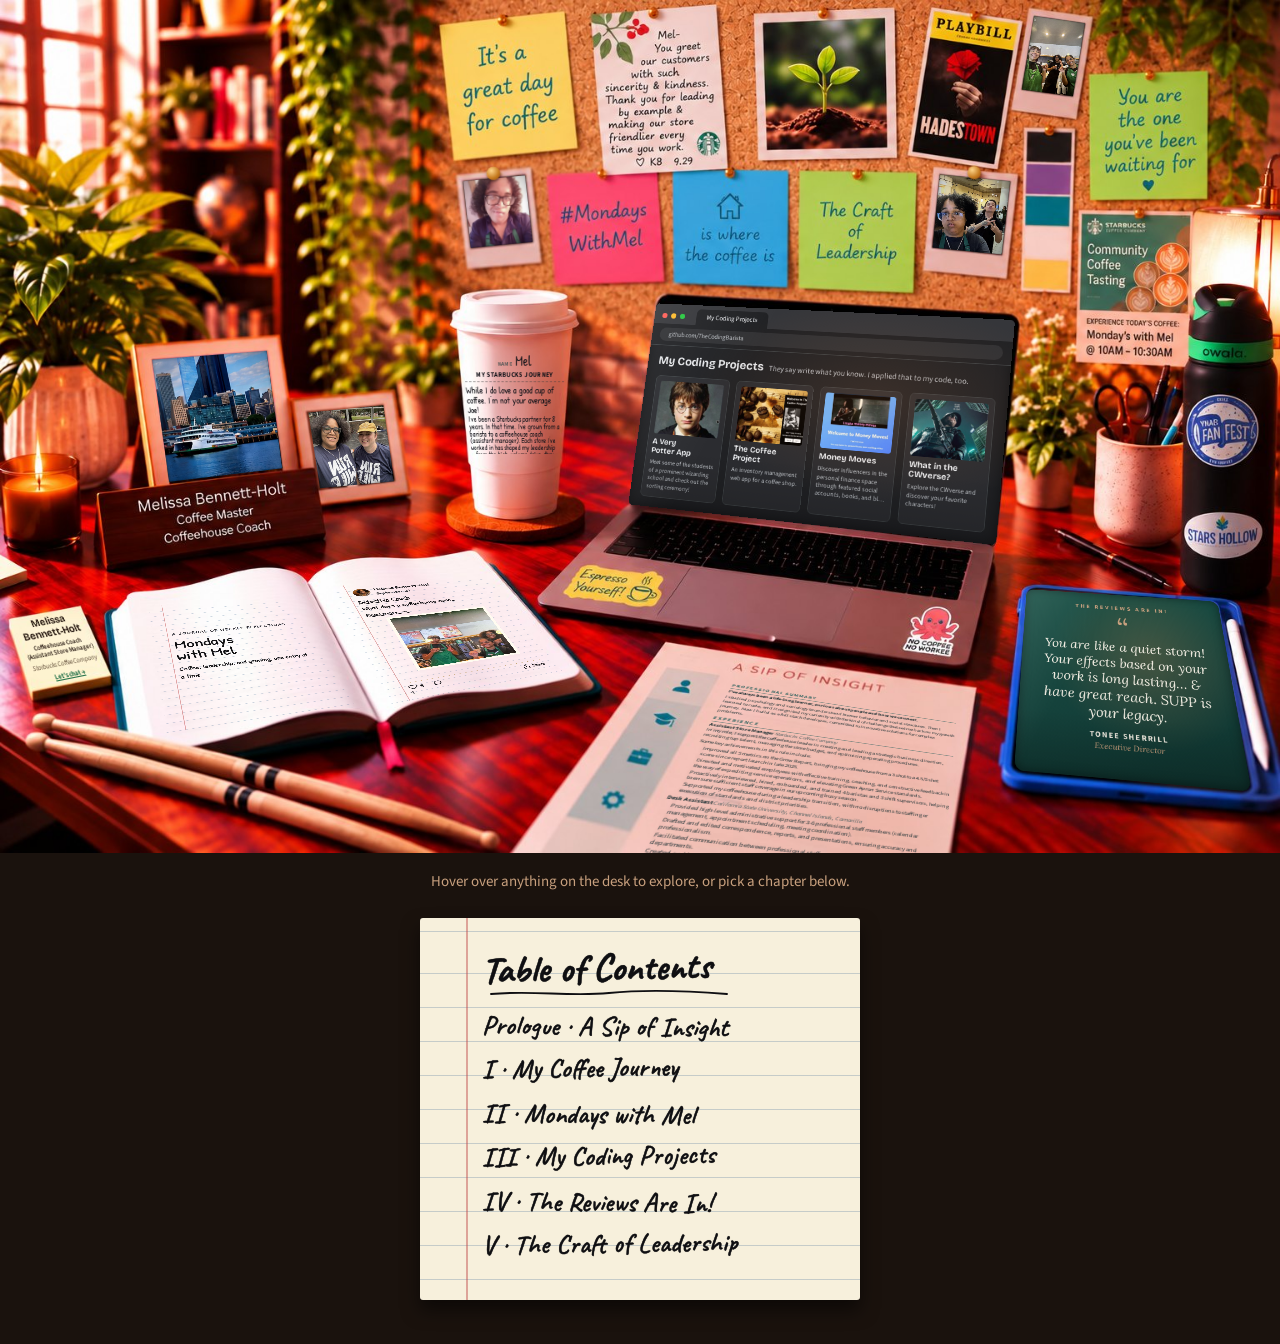
==== commit 94dcf88a: "Minor copy changes" ====
--- a/desk/index.html
+++ b/desk/index.html
@@ -67,7 +67,7 @@
 <div class="toc-title">Table of Contents</div>
 <svg width="250" height="10" viewBox="0 0 240 10" style="display:block;margin:0 0 8px 2px" aria-hidden="true"><path d="M2 6 C45 2 80 9 120 5 S200 3 238 6" fill="none" stroke="#0F0F12" stroke-width="1.9" stroke-linecap="round"/></svg>
 <a href="#resume"><span class="t">Prologue · A Sip of Insight</span></a>
-<a href="#cup"><span class="t">I · My Starbucks Journey</span></a>
+<a href="#cup"><span class="t">I · My Coffee Journey</span></a>
 <a href="#journal"><span class="t">II · Mondays with Mel</span></a>
 <a href="#projects"><span class="t">III · My Coding Projects</span></a>
 <a href="#reviews"><span class="t">IV · The Reviews Are In!</span></a>
@@ -119,7 +119,7 @@
 <div class="sleeve"></div>
 <div class="lbl-s">
 <div class="lbl-top"><span class="lbl-k">Name</span><span class="lbl-n">Mel</span><span class="lbl-cnt">1 of 1</span></div>
-<div class="lbl-drink">My Starbucks Journey</div>
+<div class="lbl-drink">My Coffee Journey</div>
 <div class="lbl-rule"></div>
 <p class="lbl-lead">While I do love a good cup of coffee, I'm not your average Joe!</p>
 <p>I've been a Starbucks partner for 8 years. In that time, I've grown from a barista to a coffeehouse coach (assistant manager). Each store I've worked in has shaped my leadership - from the high-volume drive-thru where I learned operational discipline, to the community cafe where I developed a people-first approach centered on culture and connection.</p>
@@ -171,7 +171,7 @@
 <div class="pjlid"><div class="pjscreen"><div class="pjbar"><i class="d r"></i><i class="d y"></i><i class="d g"></i><span>github.com/TheCodingBarista</span></div><div class="pjh"><b>My Coding Projects</b>They say write what you know. I applied that to my code, too.</div><div class="pjgrid"><a class="pjc" href="https://github.com/TheCodingBarista/potter-project" target="_blank" rel="noopener" aria-label="View A Very Potter App on GitHub"><div class="pi pj0"></div><span class="t">A Very Potter App</span><span class="d">Meet some of the students of a prominent wizarding school and check out the sorting ceremony!</span><span class="l">View on GitHub →</span></a><a class="pjc" href="https://github.com/TheCodingBarista/the-coffee-project" target="_blank" rel="noopener" aria-label="View The Coffee Project on GitHub"><div class="pi pj1"></div><span class="t">The Coffee Project</span><span class="d">An inventory management web app for a coffee shop.</span><span class="l">View on GitHub →</span></a><a class="pjc" href="https://github.com/TheCodingBarista/money-moves" target="_blank" rel="noopener" aria-label="View Money Moves on GitHub"><div class="pi pj2"></div><span class="t">Money Moves</span><span class="d">Discover influencers in the personal finance space through featured social accounts, books, and blog posts.</span><span class="l">View on GitHub →</span></a><a class="pjc" href="https://github.com/TheCodingBarista/what-in-the-cwverse" target="_blank" rel="noopener" aria-label="View What in the CWverse on GitHub"><div class="pi pj3"></div><span class="t">What in the CWverse?</span><span class="d">Explore the CWverse and discover your favorite characters!</span><span class="l">View on GitHub →</span></a></div></div></div><div class="pjbase"></div>
 </div></div>
 <div class="modal" id="hello" role="dialog" aria-label="About Mel"><a class="bg" href="#!" aria-label="Close"></a><a class="x" href="#!" aria-label="Close">×</a><div class="box" style="width:min(560px,100%)">
-<div class="sheet"><h2 style="margin:0 0 8px;font-size:40px">Hey, I'm Mel!</h2><div style="width:56px;height:3px;background:#8A5A2B;margin-bottom:12px"></div><p style="margin:0 0 16px;font-style:italic;font-size:19px">equal parts coffee, whimsy, and vibes.</p><p class="rs-h">About</p><p style="margin:0 0 12px;font-weight:600;font-size:17px">Coffee Master. Lifelong learner. Lover of stories in all forms - from latte art to novel plots.</p><p style="margin:0;font-size:17px">You can call me Mel! Mexican food, Disney movies &amp; my fur babies are just a few of my favorite things.</p></div>
+<div class="sheet"><h2 style="margin:0 0 8px;font-size:40px">You can call me Mel!</h2><div style="width:56px;height:3px;background:#8A5A2B;margin-bottom:12px"></div><p style="margin:0 0 16px;font-style:italic;font-size:19px">equal parts coffee, whimsy, and vibes.</p><p class="rs-h">About</p><p style="margin:0 0 12px;font-weight:600;font-size:17px">Coffee Master. Lifelong learner. Lover of stories in all forms - from latte art to novel plots.</p><p style="margin:0;font-size:17px">Mexican food, Disney movies &amp; my fur babies are just a few of my favorite things.</p></div>
 </div></div>
 <div class="modal jr-modal" id="journal" role="dialog" aria-label="Mondays with Mel journal"><a class="bg" href="#!" aria-label="Close"></a><a class="x" href="#!" aria-label="Close">×</a><div class="box">
 <div class="jr-book">
@@ -259,4 +259,4 @@
 </article></div></div>
 <script src="../js/desk.js" defer></script>
 </body>
-</html>+</html>
